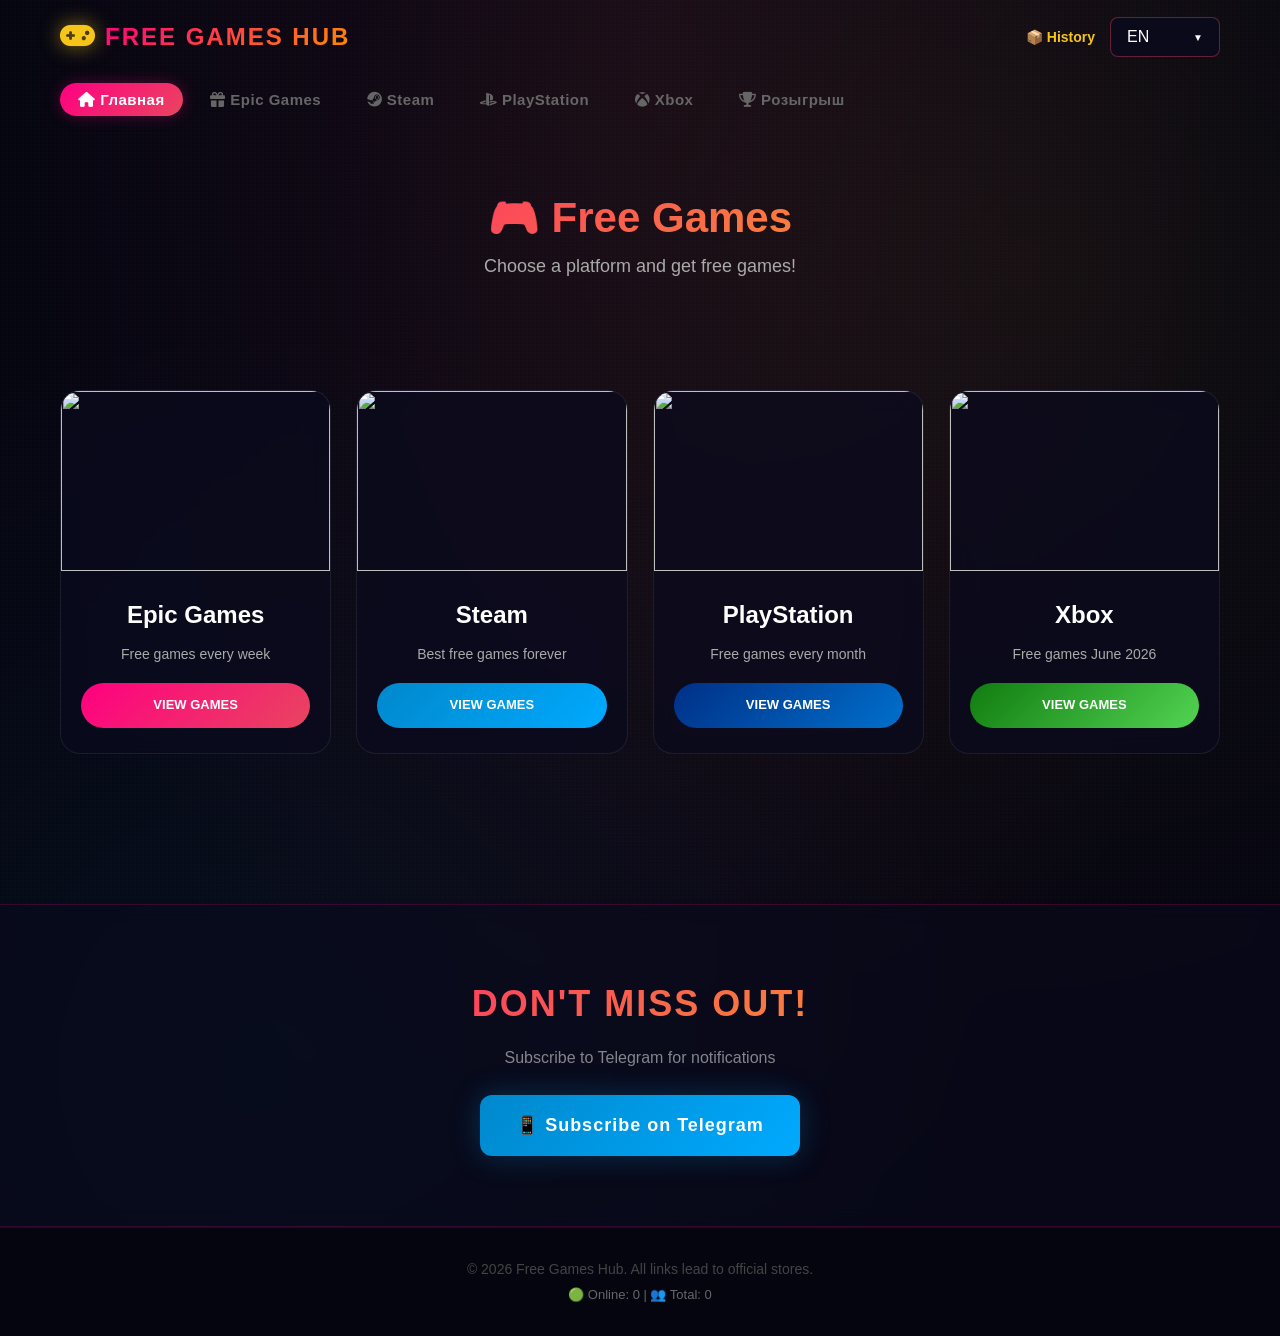
==== index.html @ 8c583717 "Add favicon link to index.html" ====
<!DOCTYPE html>
<html lang="ru">
<head>
    <meta charset="UTF-8">
    <link rel="icon" type="image/svg+xml" href="favicon.svg">
    <meta name="viewport" content="width=device-width, initial-scale=1.0">
    <title>Free Games Hub - Бесплатные игры</title>
    <link rel="stylesheet" href="https://cdnjs.cloudflare.com/ajax/libs/font-awesome/6.5.0/css/all.min.css">
    <link rel="stylesheet" href="style.css?v=55">
    <script src="https://www.gstatic.com/firebasejs/10.7.1/firebase-app-compat.js"></script>
    <script src="https://www.gstatic.com/firebasejs/10.7.1/firebase-firestore-compat.js"></script>
    <style>
        .categories-grid { display: grid; grid-template-columns: repeat(auto-fill, minmax(250px, 1fr)); gap: 25px; padding: 40px 0; }
        .category-card { background: rgba(10, 10, 30, 0.7); border: 1px solid rgba(255, 255, 255, 0.08); border-radius: 20px; overflow: hidden; text-align: center; transition: all 0.4s; backdrop-filter: blur(10px); text-decoration: none; color: white; display: flex; flex-direction: column; }
        .category-card:hover { transform: translateY(-10px); box-shadow: 0 20px 50px rgba(0,0,0,0.5); }
        .category-card img { width: 100%; height: 180px; object-fit: cover; }
        .category-card-inner { padding: 25px 20px; flex: 1; display: flex; flex-direction: column; }
        .category-title { font-size: 24px; font-weight: 900; margin-bottom: 8px; }
        .category-count { color: #aaa; font-size: 14px; margin-bottom: 18px; flex: 1; }
        .category-btn { display: inline-block; padding: 12px 30px; border-radius: 30px; font-weight: 700; text-transform: uppercase; font-size: 13px; margin-top: auto; }
        .btn-epic { background: linear-gradient(135deg, #ff0080, #e94560); color: white; }
        .btn-steam { background: linear-gradient(135deg, #0088cc, #00aaff); color: white; }
        .btn-ps { background: linear-gradient(135deg, #003087, #0070cc); color: white; }
        .btn-xbox { background: linear-gradient(135deg, #107c10, #52d452); color: white; }
        .hero-small { padding: 60px 0 20px; text-align: center; }
        .hero-small h1 { font-size: 42px; background: linear-gradient(135deg, #ff0080, #f5c518); -webkit-background-clip: text; -webkit-text-fill-color: transparent; }
        .hero-small p { color: #aaa; font-size: 18px; }

        .burger-menu { display: none; font-size: 44px; color: white; cursor: pointer; }
        .side-menu { position: fixed; top: 0; left: -280px; width: 280px; height: 100vh; background: rgba(5,5,16,0.98); backdrop-filter: blur(20px); z-index: 1000; padding: 30px 20px; transition: left 0.3s; border-right: 1px solid rgba(233,69,96,0.3); }
        .side-menu.open { left: 0; }
        .side-menu a { display: block; color: white; text-decoration: none; padding: 15px 10px; font-size: 18px; border-bottom: 1px solid rgba(255,255,255,0.1); }
        .side-menu a:hover, .side-menu a.active { color: #ff0080; background: rgba(255,0,128,0.1); }
        .side-menu .close-btn { text-align: right; font-size: 28px; cursor: pointer; color: #aaa; }
        .overlay { position: fixed; top: 0; left: 0; width: 100%; height: 100%; background: rgba(0,0,0,0.6); z-index: 999; display: none; }
        .overlay.show { display: block; }

        @media (max-width: 1024px) {
            .store-nav { display: none; }
            .header-desktop .header-right { display: none !important; }
            .header-desktop { text-align: center; }
            .header-desktop .logo { margin-bottom: 8px; }
            .mobile-row { display: block !important; padding: 0 15px; }
            .mobile-row .burger-menu { display: block !important; }
        }
    </style>
</head>
<body>

    <header>
        <div class="container header-desktop" style="display:flex;align-items:center;justify-content:space-between;">
            <div class="logo">
                <span class="logo-icon"><i class="fas fa-gamepad"></i></span>
                <span class="logo-text">Free <span style="color:#ff0080;">Games</span> Hub</span>
            </div>
            <div class="header-right" style="display:flex;align-items:center;gap:15px;">
                <a href="history.html" style="color:#f5c518;text-decoration:none;font-weight:bold;font-size:14px;" data-key="history-btn">📦 История</a>
                <div class="lang-dropdown">
                    <button class="lang-dropdown-btn" id="langDropdownBtn"><span id="currentLangText">RU</span><span class="arrow">▼</span></button>
                    <div class="lang-dropdown-content" id="langDropdownContent">
                        <a href="#" data-lang="ru" class="lang-option active">🇷🇺 Русский</a>
                        <a href="#" data-lang="es" class="lang-option">🇪🇸 Español</a>
                        <a href="#" data-lang="en" class="lang-option">🇬🇧 English</a>
                    </div>
                </div>
            </div>
        </div>
        <div class="container mobile-row" style="display:none;">
            <div style="display:flex;align-items:center;justify-content:space-between;width:100%;">
                <span class="burger-menu" onclick="openMenu()">☰</span>
                <div style="display:flex;align-items:center;gap:10px;">
                    <a href="history.html" style="color:#f5c518;text-decoration:none;font-weight:bold;font-size:14px;">📦 История</a>
                    <div class="lang-dropdown">
                        <button class="lang-dropdown-btn" id="langDropdownBtnMob"><span id="currentLangTextMob">RU</span><span class="arrow">▼</span></button>
                        <div class="lang-dropdown-content" id="langDropdownContentMob">
                            <a href="#" data-lang="ru" class="lang-option active">🇷🇺 Русский</a>
                            <a href="#" data-lang="es" class="lang-option">🇪🇸 Español</a>
                            <a href="#" data-lang="en" class="lang-option">🇬🇧 English</a>
                        </div>
                    </div>
                </div>
            </div>
        </div>
    </header>

    <nav class="store-nav">
        <div class="container">
            <a href="index.html" class="store-link active"><i class="fas fa-home"></i> Главная</a>
            <a href="epic.html" class="store-link"><i class="fas fa-gift"></i> Epic Games</a>
            <a href="steam.html" class="store-link"><i class="fab fa-steam"></i> Steam</a>
            <a href="ps.html" class="store-link"><i class="fab fa-playstation"></i> PlayStation</a>
            <a href="xbox.html" class="store-link"><i class="fab fa-xbox"></i> Xbox</a>
            <a href="giveaway.html" class="store-link"><i class="fas fa-trophy"></i> Розыгрыш</a>
        </div>
    </nav>

    <section class="hero-small">
        <div class="container">
            <h1 data-key="hero-title"><i class="fas fa-gamepad"></i> Бесплатные игры</h1>
            <p data-key="hero-subtitle">Выбери платформу и забирай игры бесплатно!</p>
        </div>
    </section>

    <section class="games">
        <div class="container">
            <div class="categories-grid">
                <a href="epic.html" class="category-card epic"><img src="https://www.nintenderos.com/wp-content/uploads/2021/02/epic-games-dark-logo.jpg"><div class="category-card-inner"><h2 class="category-title">Epic Games</h2><p class="category-count" data-key="epic-desc">Бесплатные раздачи каждую неделю</p><span class="category-btn btn-epic" data-key="epic-btn">Смотреть игры</span></div></a>
                <a href="steam.html" class="category-card steam"><img src="https://images.hdqwalls.com/download/steam-brand-logo-2560x1440.jpg"><div class="category-card-inner"><h2 class="category-title">Steam</h2><p class="category-count" data-key="steam-desc">Лучшие free-to-play игры<br>&nbsp;</p><span class="category-btn btn-steam" data-key="steam-btn">Смотреть игры</span></div></a>
                <a href="ps.html" class="category-card ps"><img src="https://www.presse-citron.net/app/uploads/2020/05/Section-PlayStation.jpg"><div class="category-card-inner"><h2 class="category-title">PlayStation</h2><p class="category-count" data-key="ps-desc">PS Plus — 3 игры в месяц<br>&nbsp;</p><span class="category-btn btn-ps" data-key="ps-btn">Смотреть игры</span></div></a>
                <a href="xbox.html" class="category-card xbox"><img src="https://logodix.com/logo/20376.jpg"><div class="category-card-inner"><h2 class="category-title">Xbox</h2><p class="category-count" data-key="xbox-desc">Game Pass и Games with Gold<br>&nbsp;</p><span class="category-btn btn-xbox" data-key="xbox-btn">Смотреть игры</span></div></a>
            </div>
        </div>
    </section>

    <section class="subscribe">
        <div class="container">
            <h2 data-key="subscribe-title">Узнай первым!</h2>
            <p data-key="subscribe-text">Подпишись на Telegram и получай уведомления</p>
            <a href="https://t.me/ТВОЙ_КАНАЛ" class="btn-telegram" target="_blank" data-key="telegram-btn">📱 Подписаться на Telegram</a>
        </div>
    </section>

    <footer>
        <div class="container">
            <p>© 2026 Free Games Hub. <span data-key="footer-text">Все ссылки ведут на официальные магазины.</span></p>
            <p style="color:#666;font-size:13px;margin-top:5px;">
    <span data-key="online-text">🟢 Онлайн</span>: <span id="onlineCount">0</span> | 
<span data-key="total-text">👥 Всего</span>: <span id="totalVisitors">0</span>
</p>
        </div>
    </footer>

    <div class="overlay" id="overlay" onclick="closeMenu()"></div>
    <div class="side-menu" id="sideMenu">
        <div class="close-btn" onclick="closeMenu()">✕</div>
        <a href="index.html" class="active"><i class="fas fa-home"></i> Главная</a>
        <a href="epic.html"><i class="fas fa-gift"></i> Epic Games</a>
        <a href="steam.html"><i class="fab fa-steam"></i> Steam</a>
        <a href="ps.html"><i class="fab fa-playstation"></i> PlayStation</a>
        <a href="xbox.html"><i class="fab fa-xbox"></i> Xbox</a>
        <a href="giveaway.html"><i class="fas fa-trophy"></i> Розыгрыш</a>
        <a href="history.html"><i class="fas fa-history"></i> История</a>
    </div>

    <script src="script.js?v=55"></script>
    <script>
        function openMenu() { document.getElementById('sideMenu').classList.add('open'); document.getElementById('overlay').classList.add('show'); }
        function closeMenu() { document.getElementById('sideMenu').classList.remove('open'); document.getElementById('overlay').classList.remove('show'); }

        document.getElementById('langDropdownBtn').onclick = function(e) { e.stopPropagation(); document.getElementById('langDropdownContent').classList.toggle('open'); };
        document.addEventListener('click', function() { document.getElementById('langDropdownContent').classList.remove('open'); });
        document.getElementById('langDropdownBtnMob').onclick = function(e) { e.stopPropagation(); document.getElementById('langDropdownContentMob').classList.toggle('open'); };
        document.addEventListener('click', function() { document.getElementById('langDropdownContentMob').classList.remove('open'); });
        document.querySelectorAll('.lang-option').forEach(function(opt) {
            opt.onclick = function(e) { e.preventDefault(); var l = this.dataset.lang; document.getElementById('currentLangText').textContent = l.toUpperCase(); document.getElementById('currentLangTextMob').textContent = l.toUpperCase(); localStorage.setItem('lang', l); location.reload(); };
        });
        var sl = localStorage.getItem('lang') || 'ru';
        document.getElementById('currentLangText').textContent = sl.toUpperCase();
        document.getElementById('currentLangTextMob').textContent = sl.toUpperCase();
    </script>

    <script>
        var firebaseConfig = {
            apiKey: "AIzaSyD2_Ed9MOMFq-egaSx0xnDjbNmzTAKk3TQ",
            authDomain: "freegameshub-11215.firebaseapp.com",
            projectId: "freegameshub-11215",
            storageBucket: "freegameshub-11215.firebasestorage.app",
            messagingSenderId: "881848736998",
            appId: "1:881848736998:web:a377c4b757e8c026f9af27"
        };
        firebase.initializeApp(firebaseConfig);
        var db = firebase.firestore();
        var sessionId = localStorage.getItem('sessionId') || Date.now().toString();
        localStorage.setItem('sessionId', sessionId);
        var onlineRef = db.collection('online').doc(sessionId);
        onlineRef.set({ timestamp: firebase.firestore.FieldValue.serverTimestamp() });
        window.addEventListener('beforeunload', function() { onlineRef.delete(); });
        setInterval(function() { onlineRef.set({ timestamp: firebase.firestore.FieldValue.serverTimestamp() }); }, 30000);
        setInterval(function() {
            var oneMinuteAgo = new Date(Date.now() - 60000);
            db.collection('online').where('timestamp', '<', oneMinuteAgo).get().then(function(s) { s.forEach(function(d) { d.ref.delete(); }); });
        }, 60000);
        function updateCounters() {
            db.collection('online').get().then(function(s) { document.getElementById('onlineCount').textContent = s.size; });
            db.collection('stats').doc('visitors').get().then(function(d) { document.getElementById('totalVisitors').textContent = d.data().count || 0; });
        }
        var visited = sessionStorage.getItem('visited');
        if (!visited) {
            sessionStorage.setItem('visited', 'true');
            var totalRef = db.collection('stats').doc('visitors');
            db.runTransaction(function(t) { return t.get(totalRef).then(function(d) { var c = (d.data() && d.data().count) || 0; t.set(totalRef, { count: c + 1 }, { merge: true }); return c + 1; }); });
        }
        setInterval(updateCounters, 5000);
        updateCounters();
    </script>
</body>
</html>
---- style.css ----
/* ========== ОСНОВА ========== */
* {
    margin: 0;
    padding: 0;
    box-sizing: border-box;
}

body {
    font-family: 'Segoe UI', 'Rajdhani', Arial, sans-serif;
    background: #050510;
    background-image: 
        radial-gradient(ellipse at 50% 0%, rgba(233, 69, 96, 0.08) 0%, transparent 70%),
        radial-gradient(ellipse at 80% 20%, rgba(245, 197, 24, 0.05) 0%, transparent 50%),
        radial-gradient(ellipse at 20% 80%, rgba(0, 180, 255, 0.05) 0%, transparent 50%);
    color: #ffffff;
    line-height: 1.6;
    min-height: 100vh;
    display: flex;
    flex-direction: column;
}

html {
    scroll-behavior: smooth;
}

.container {
    max-width: 1200px;
    margin: 0 auto;
    padding: 0 20px;
}

body::before {
    content: '';
    position: fixed;
    top: 0;
    left: 0;
    width: 100%;
    height: 100%;
    background-image: 
        repeating-linear-gradient(0deg, transparent, transparent 2px, rgba(255,255,255,0.008) 2px, rgba(255,255,255,0.008) 4px),
        repeating-linear-gradient(90deg, transparent, transparent 2px, rgba(255,255,255,0.008) 2px, rgba(255,255,255,0.008) 4px);
    pointer-events: none;
    z-index: 0;
}

body > * {
    position: relative;
    z-index: 1;
}

footer {
    margin-top: auto;
}

/* ========== ШАПКА ========== */
header {
    background: transparent;
    padding: 15px 0;
    border-bottom: none;
    position: relative;
    z-index: 500;
}

header .container {
    display: flex;
    justify-content: space-between;
    align-items: center;
}

.logo {
    display: flex;
    align-items: center;
    gap: 10px;
}

.logo-icon {
    font-size: 28px;
    color: #f5c518;
    filter: drop-shadow(0 0 10px rgba(245, 197, 24, 0.6));
    animation: glowPulse 2s ease-in-out infinite;
}

.logo-text {
    font-size: 24px;
    font-weight: 900;
    text-transform: uppercase;
    letter-spacing: 2px;
    background: linear-gradient(135deg, #ff0080, #ff8c00, #ffff00);
    background-size: 200% 200%;
    -webkit-background-clip: text;
    -webkit-text-fill-color: transparent;
    animation: gradientShift 3s ease-in-out infinite;
}

@keyframes glowPulse {
    0%, 100% { filter: drop-shadow(0 0 10px rgba(245, 197, 24, 0.6)); }
    50% { filter: drop-shadow(0 0 25px rgba(245, 197, 24, 1)); }
}

@keyframes gradientShift {
    0% { background-position: 0% 50%; }
    50% { background-position: 100% 50%; }
    100% { background-position: 0% 50%; }
}

/* ========== ВЫПАДАЮЩИЙ СПИСОК ЯЗЫКОВ ========== */
.lang-dropdown {
    position: relative;
    display: inline-block;
    z-index: 999;
}

.lang-dropdown-btn {
    background: rgba(10, 10, 30, 0.8);
    color: white;
    border: 1px solid rgba(233, 69, 96, 0.4);
    padding: 10px 16px;
    border-radius: 8px;
    cursor: pointer;
    font-size: 16px;
    display: flex;
    align-items: center;
    gap: 8px;
    min-width: 110px;
    justify-content: center;
    transition: all 0.3s;
    backdrop-filter: blur(10px);
}

.lang-dropdown-btn:hover {
    border-color: #ff0080;
    box-shadow: 0 0 20px rgba(255, 0, 128, 0.3);
}

.lang-dropdown-btn .arrow {
    font-size: 10px;
    margin-left: auto;
    transition: transform 0.3s;
}

.lang-dropdown-content {
    display: none;
    position: absolute;
    top: 100%;
    right: 0;
    margin-top: 5px;
    background: rgba(10, 10, 30, 0.98);
    backdrop-filter: blur(15px);
    border: 1px solid rgba(233, 69, 96, 0.4);
    border-radius: 8px;
    min-width: 160px;
    z-index: 999;
    overflow: hidden;
    box-shadow: 0 10px 40px rgba(0, 0, 0, 0.8), 0 0 20px rgba(233, 69, 96, 0.2);
}

.lang-dropdown-content.open {
    display: block;
}

.lang-option {
    display: block;
    padding: 12px 20px;
    color: #aaa;
    text-decoration: none;
    transition: all 0.2s;
    font-size: 15px;
}

.lang-option:hover {
    background: linear-gradient(90deg, #ff0080, #e94560);
    color: white;
    text-shadow: 0 0 10px rgba(255, 255, 255, 0.5);
}

.lang-option.active {
    background: rgba(233, 69, 96, 0.3);
    color: white;
    border-left: 3px solid #ff0080;
}

/* ========== ГЕРОЙ ========== */
.hero {
    background: transparent;
    padding: 80px 0 60px;
    text-align: center;
    position: relative;
}

.hero::after {
    content: '';
    position: absolute;
    bottom: 0;
    left: 50%;
    transform: translateX(-50%);
    width: 200px;
    height: 1px;
    background: linear-gradient(90deg, transparent, #ff0080, #f5c518, transparent);
}

.hero h1 {
    font-size: 52px;
    font-weight: 900;
    margin-bottom: 15px;
    text-transform: uppercase;
    letter-spacing: 3px;
    background: linear-gradient(135deg, #ff0080, #ff6b00, #f5c518);
    background-size: 300% 300%;
    -webkit-background-clip: text;
    -webkit-text-fill-color: transparent;
    animation: gradientShift 4s ease-in-out infinite;
    filter: drop-shadow(0 0 30px rgba(255, 0, 128, 0.5));
}

.hero p {
    font-size: 20px;
    color: rgba(255, 255, 255, 0.6);
    margin-bottom: 40px;
    letter-spacing: 1px;
}

.hero-stats {
    display: flex;
    justify-content: center;
    gap: 60px;
}

.stat {
    text-align: center;
}

.stat-number {
    display: block;
    font-size: 64px;
    font-weight: 900;
    background: linear-gradient(180deg, #f5c518, #ff8c00);
    -webkit-background-clip: text;
    -webkit-text-fill-color: transparent;
    filter: drop-shadow(0 0 20px rgba(245, 197, 24, 0.6));
    line-height: 1;
}

.stat-label {
    font-size: 14px;
    color: rgba(255, 255, 255, 0.5);
    text-transform: uppercase;
    letter-spacing: 2px;
}

/* ========== ФИЛЬТРЫ ========== */
.filters {
    padding: 20px 0;
    text-align: center;
    background: #050510;
    border-bottom: 1px solid rgba(233, 69, 96, 0.2);
}

.filter-btn {
    background: rgba(10, 10, 30, 0.6);
    color: #aaa;
    border: 1px solid rgba(255, 255, 255, 0.1);
    padding: 12px 24px;
    margin: 0 5px;
    border-radius: 30px;
    cursor: pointer;
    font-size: 14px;
    font-weight: 600;
    letter-spacing: 1px;
    text-transform: uppercase;
    transition: all 0.3s;
    backdrop-filter: blur(5px);
}

.filter-btn.active {
    background: linear-gradient(135deg, #ff0080, #e94560);
    color: white;
    border-color: transparent;
    box-shadow: 0 0 25px rgba(255, 0, 128, 0.4);
}

.filter-btn:hover {
    border-color: #ff0080;
    color: white;
    box-shadow: 0 0 15px rgba(255, 0, 128, 0.2);
}

/* ========== МЕНЮ МАГАЗИНОВ ========== */
.store-nav {
    background: transparent;
    border-bottom: none;
    padding: 12px 0;
    position: relative;
    z-index: 0;
}

.store-link {
    color: #666;
    text-decoration: none;
    font-size: 15px;
    font-weight: 600;
    padding: 8px 18px;
    border-radius: 20px;
    margin-right: 5px;
    transition: all 0.3s;
    letter-spacing: 0.5px;
}

.store-link:hover {
    color: #fff;
    background: rgba(255, 0, 128, 0.15);
}

.store-link.active {
    color: #fff;
    background: linear-gradient(135deg, #ff0080, #e94560);
    box-shadow: 0 0 15px rgba(255, 0, 128, 0.3);
}

/* ========== КАРТОЧКИ ИГР ========== */
.games {
    padding: 50px 0;
}

#gamesContainer {
    display: grid;
    grid-template-columns: repeat(auto-fill, minmax(360px, 1fr));
    gap: 25px;
    transition: opacity 0.15s ease;
}

.game-card {
    background: rgba(10, 10, 30, 0.7);
    border-radius: 16px;
    overflow: hidden;
    border: 1px solid rgba(255, 255, 255, 0.08);
    transition: all 0.4s;
    backdrop-filter: blur(10px);
    position: relative;
    display: flex;
    flex-direction: column;
}

.game-card::before {
    content: '';
    position: absolute;
    top: 0;
    left: 0;
    right: 0;
    height: 2px;
    background: linear-gradient(90deg, transparent, rgba(255, 0, 128, 0.5), transparent);
    opacity: 0;
    transition: opacity 0.3s;
}

.game-card:hover {
    transform: translateY(-8px);
    border-color: rgba(255, 0, 128, 0.3);
    box-shadow: 0 20px 50px rgba(0, 0, 0, 0.5), 0 0 30px rgba(255, 0, 128, 0.15);
}

.game-card:hover::before {
    opacity: 1;
}

.game-card.expiring {
    border: 2px solid rgba(255, 0, 128, 0.6);
    box-shadow: 0 0 25px rgba(255, 0, 128, 0.2);
}

.game-card.new {
    border: 2px solid rgba(245, 197, 24, 0.6);
    box-shadow: 0 0 25px rgba(245, 197, 24, 0.2);
}

.game-card.active-game {
    border: 1px solid rgba(0, 200, 255, 0.3);
}

.game-image {
    width: 100%;
    height: 200px;
    object-fit: cover;
    background: linear-gradient(135deg, #0a0a1e, #1a1a3e);
}

.game-info {
    padding: 25px;
    flex: 1;
    display: flex;
    flex-direction: column;
}

.game-badge {
    display: inline-block;
    padding: 6px 16px;
    border-radius: 20px;
    font-size: 11px;
    font-weight: 700;
    letter-spacing: 1.5px;
    text-transform: uppercase;
    margin-bottom: 12px;
}

.badge-expiring {
    background: linear-gradient(135deg, #ff0080, #e94560);
    color: white;
    box-shadow: 0 0 15px rgba(255, 0, 128, 0.4);
}

.badge-new {
    background: linear-gradient(135deg, #f5c518, #ff8c00);
    color: #050510;
    box-shadow: 0 0 15px rgba(245, 197, 24, 0.4);
}

.badge-active {
    background: linear-gradient(135deg, #00c8ff, #0078ff);
    color: white;
    box-shadow: 0 0 15px rgba(0, 200, 255, 0.3);
}

.game-title {
    font-size: 22px;
    font-weight: 700;
    margin-bottom: 10px;
    line-height: 1.3;
}

.game-price {
    color: #aaa;
    font-size: 14px;
    margin: 12px 0;
}

.game-price .original {
    text-decoration: line-through;
    color: #555;
    font-size: 13px;
}

.game-price .free {
    color: #00ff88;
    font-weight: 700;
    font-size: 20px;
    text-shadow: 0 0 10px rgba(0, 255, 136, 0.4);
}

.game-store {
    color: #666;
    font-size: 11px;
    margin-bottom: 15px;
    text-transform: uppercase;
    letter-spacing: 1px;
}

.game-timer {
    color: #ff0080;
    font-weight: 700;
    margin-bottom: 18px;
    font-size: 15px;
    text-shadow: 0 0 10px rgba(255, 0, 128, 0.3);
}

.btn-get {
    display: block;
    text-align: center;
    background: linear-gradient(135deg, #ff0080, #e94560);
    color: white;
    padding: 14px;
    border-radius: 10px;
    text-decoration: none;
    font-weight: 700;
    font-size: 15px;
    letter-spacing: 1px;
    text-transform: uppercase;
    transition: all 0.3s;
    border: none;
    margin-top: auto;
}

.btn-get:hover {
    background: linear-gradient(135deg, #ff1070, #ff5570);
    box-shadow: 0 0 30px rgba(255, 0, 128, 0.5);
    transform: scale(1.02);
}

/* ========== ПОДПИСКА ========== */
.subscribe {
    background: rgba(10, 10, 30, 0.5);
    backdrop-filter: blur(10px);
    padding: 70px 0;
    text-align: center;
    margin-top: 60px;
    border-top: 1px solid rgba(255, 0, 128, 0.2);
    border-bottom: 1px solid rgba(255, 0, 128, 0.2);
}

.subscribe h2 {
    font-size: 36px;
    font-weight: 900;
    margin-bottom: 12px;
    text-transform: uppercase;
    letter-spacing: 2px;
    background: linear-gradient(135deg, #ff0080, #f5c518);
    -webkit-background-clip: text;
    -webkit-text-fill-color: transparent;
}

.subscribe p {
    color: rgba(255, 255, 255, 0.5);
    margin-bottom: 25px;
    font-size: 16px;
}

.btn-telegram {
    display: inline-block;
    background: linear-gradient(135deg, #0088cc, #00aaff);
    color: white;
    padding: 16px 36px;
    border-radius: 12px;
    text-decoration: none;
    font-size: 18px;
    font-weight: 700;
    letter-spacing: 1px;
    transition: all 0.3s;
    box-shadow: 0 0 30px rgba(0, 136, 204, 0.3);
}

.btn-telegram:hover {
    box-shadow: 0 0 50px rgba(0, 136, 204, 0.6);
    transform: translateY(-3px);
}

/* ========== ПОДВАЛ ========== */
footer {
    background: #050510;
    padding: 30px 0;
    text-align: center;
    color: #444;
    font-size: 14px;
    border-top: 1px solid rgba(255, 255, 255, 0.05);
}

footer a {
    color: #ff0080;
    text-decoration: none;
    transition: color 0.3s;
}

footer a:hover {
    color: #f5c518;
}

/* ========== АДАПТИВНОСТЬ ========== */
@media (max-width: 768px) {
    .hero h1 {
        font-size: 30px;
        letter-spacing: 1px;
    }
    
    .hero p {
        font-size: 16px;
    }
    
    #gamesContainer {
        grid-template-columns: 1fr;
    }
    
    .hero-stats {
        gap: 30px;
    }
    
    .stat-number {
        font-size: 42px;
    }
    
    header .container {
        flex-direction: column;
        gap: 12px;
    }
    
    .logo-text {
        font-size: 18px;
    }
    
    .filter-btn {
        padding: 8px 16px;
        font-size: 12px;
        margin: 3px;
    }
}

/* ========== СКРОЛЛБАР ========== */
::-webkit-scrollbar {
    width: 8px;
}

::-webkit-scrollbar-track {
    background: #050510;
}

::-webkit-scrollbar-thumb {
    background: linear-gradient(180deg, #ff0080, #e94560);
    border-radius: 4px;
}

::-webkit-scrollbar-thumb:hover {
    background: linear-gradient(180deg, #ff1070, #ff5570);
}
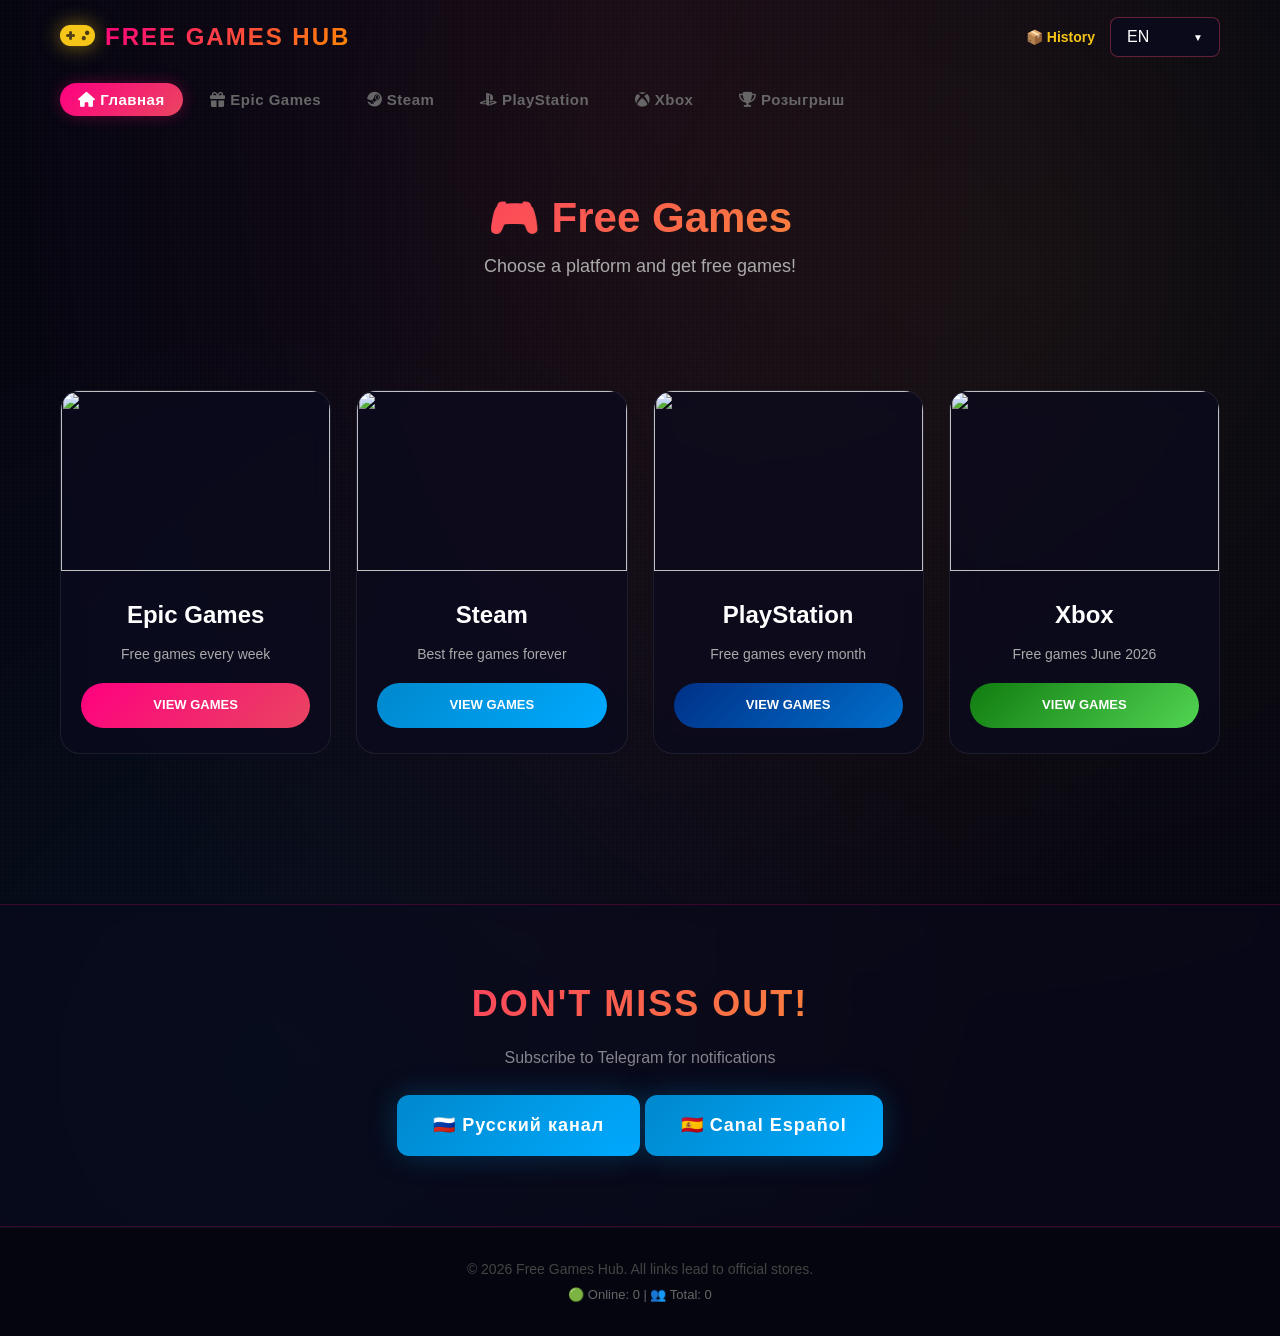
==== commit 6c2d9a1b: "Enhance subscription section with Telegram buttons Added Telegram channel buttons for Russian and Sp" ====
--- a/index.html
+++ b/index.html
@@ -113,12 +113,15 @@
     </section>
 
     <section class="subscribe">
-        <div class="container">
-            <h2 data-key="subscribe-title">Узнай первым!</h2>
-            <p data-key="subscribe-text">Подпишись на Telegram и получай уведомления</p>
-            <a href="https://t.me/ТВОЙ_КАНАЛ" class="btn-telegram" target="_blank" data-key="telegram-btn">📱 Подписаться на Telegram</a>
-        </div>
-    </section>
+    <div class="container">
+        <h2 data-key="subscribe-title">Узнай первым!</h2>
+        <p data-key="subscribe-text">Подпишись на Telegram и получай уведомления</p>
+        <div class="telegram-buttons">
+            <a href="https://t.me/freegameshub_ru" class="btn-telegram" target="_blank">🇷🇺 Русский канал</a>
+            <a href="https://t.me/freegameshub_es" class="btn-telegram" target="_blank">🇪🇸 Canal Español</a>
+        </div>
+    </div>
+</section>
 
     <footer>
         <div class="container">
@@ -143,7 +146,7 @@
     </div>
 
     <script src="script.js?v=55"></script>
-    <script>
+        <script>
         function openMenu() { document.getElementById('sideMenu').classList.add('open'); document.getElementById('overlay').classList.add('show'); }
         function closeMenu() { document.getElementById('sideMenu').classList.remove('open'); document.getElementById('overlay').classList.remove('show'); }
 
@@ -151,12 +154,23 @@
         document.addEventListener('click', function() { document.getElementById('langDropdownContent').classList.remove('open'); });
         document.getElementById('langDropdownBtnMob').onclick = function(e) { e.stopPropagation(); document.getElementById('langDropdownContentMob').classList.toggle('open'); };
         document.addEventListener('click', function() { document.getElementById('langDropdownContentMob').classList.remove('open'); });
+        
         document.querySelectorAll('.lang-option').forEach(function(opt) {
-            opt.onclick = function(e) { e.preventDefault(); var l = this.dataset.lang; document.getElementById('currentLangText').textContent = l.toUpperCase(); document.getElementById('currentLangTextMob').textContent = l.toUpperCase(); localStorage.setItem('lang', l); location.reload(); };
+            opt.onclick = function(e) {
+                e.preventDefault();
+                var l = this.dataset.lang;
+                document.getElementById('currentLangText').textContent = l.toUpperCase();
+                document.getElementById('currentLangTextMob').textContent = l.toUpperCase();
+                if (typeof switchLanguage === 'function') switchLanguage(l);
+                document.getElementById('langDropdownContent').classList.remove('open');
+                document.getElementById('langDropdownContentMob').classList.remove('open');
+            };
         });
+
         var sl = localStorage.getItem('lang') || 'ru';
         document.getElementById('currentLangText').textContent = sl.toUpperCase();
         document.getElementById('currentLangTextMob').textContent = sl.toUpperCase();
+        if (typeof switchLanguage === 'function') switchLanguage(sl);
     </script>
 
     <script>
@@ -193,5 +207,40 @@
         setInterval(updateCounters, 5000);
         updateCounters();
     </script>
+
+    <script>
+        var firebaseConfig = {
+            apiKey: "AIzaSyD2_Ed9MOMFq-egaSx0xnDjbNmzTAKk3TQ",
+            authDomain: "freegameshub-11215.firebaseapp.com",
+            projectId: "freegameshub-11215",
+            storageBucket: "freegameshub-11215.firebasestorage.app",
+            messagingSenderId: "881848736998",
+            appId: "1:881848736998:web:a377c4b757e8c026f9af27"
+        };
+        firebase.initializeApp(firebaseConfig);
+        var db = firebase.firestore();
+        var sessionId = localStorage.getItem('sessionId') || Date.now().toString();
+        localStorage.setItem('sessionId', sessionId);
+        var onlineRef = db.collection('online').doc(sessionId);
+        onlineRef.set({ timestamp: firebase.firestore.FieldValue.serverTimestamp() });
+        window.addEventListener('beforeunload', function() { onlineRef.delete(); });
+        setInterval(function() { onlineRef.set({ timestamp: firebase.firestore.FieldValue.serverTimestamp() }); }, 30000);
+        setInterval(function() {
+            var oneMinuteAgo = new Date(Date.now() - 60000);
+            db.collection('online').where('timestamp', '<', oneMinuteAgo).get().then(function(s) { s.forEach(function(d) { d.ref.delete(); }); });
+        }, 60000);
+        function updateCounters() {
+            db.collection('online').get().then(function(s) { document.getElementById('onlineCount').textContent = s.size; });
+            db.collection('stats').doc('visitors').get().then(function(d) { document.getElementById('totalVisitors').textContent = d.data().count || 0; });
+        }
+        var visited = sessionStorage.getItem('visited');
+        if (!visited) {
+            sessionStorage.setItem('visited', 'true');
+            var totalRef = db.collection('stats').doc('visitors');
+            db.runTransaction(function(t) { return t.get(totalRef).then(function(d) { var c = (d.data() && d.data().count) || 0; t.set(totalRef, { count: c + 1 }, { merge: true }); return c + 1; }); });
+        }
+        setInterval(updateCounters, 5000);
+        updateCounters();
+    </script>
 </body>
 </html>
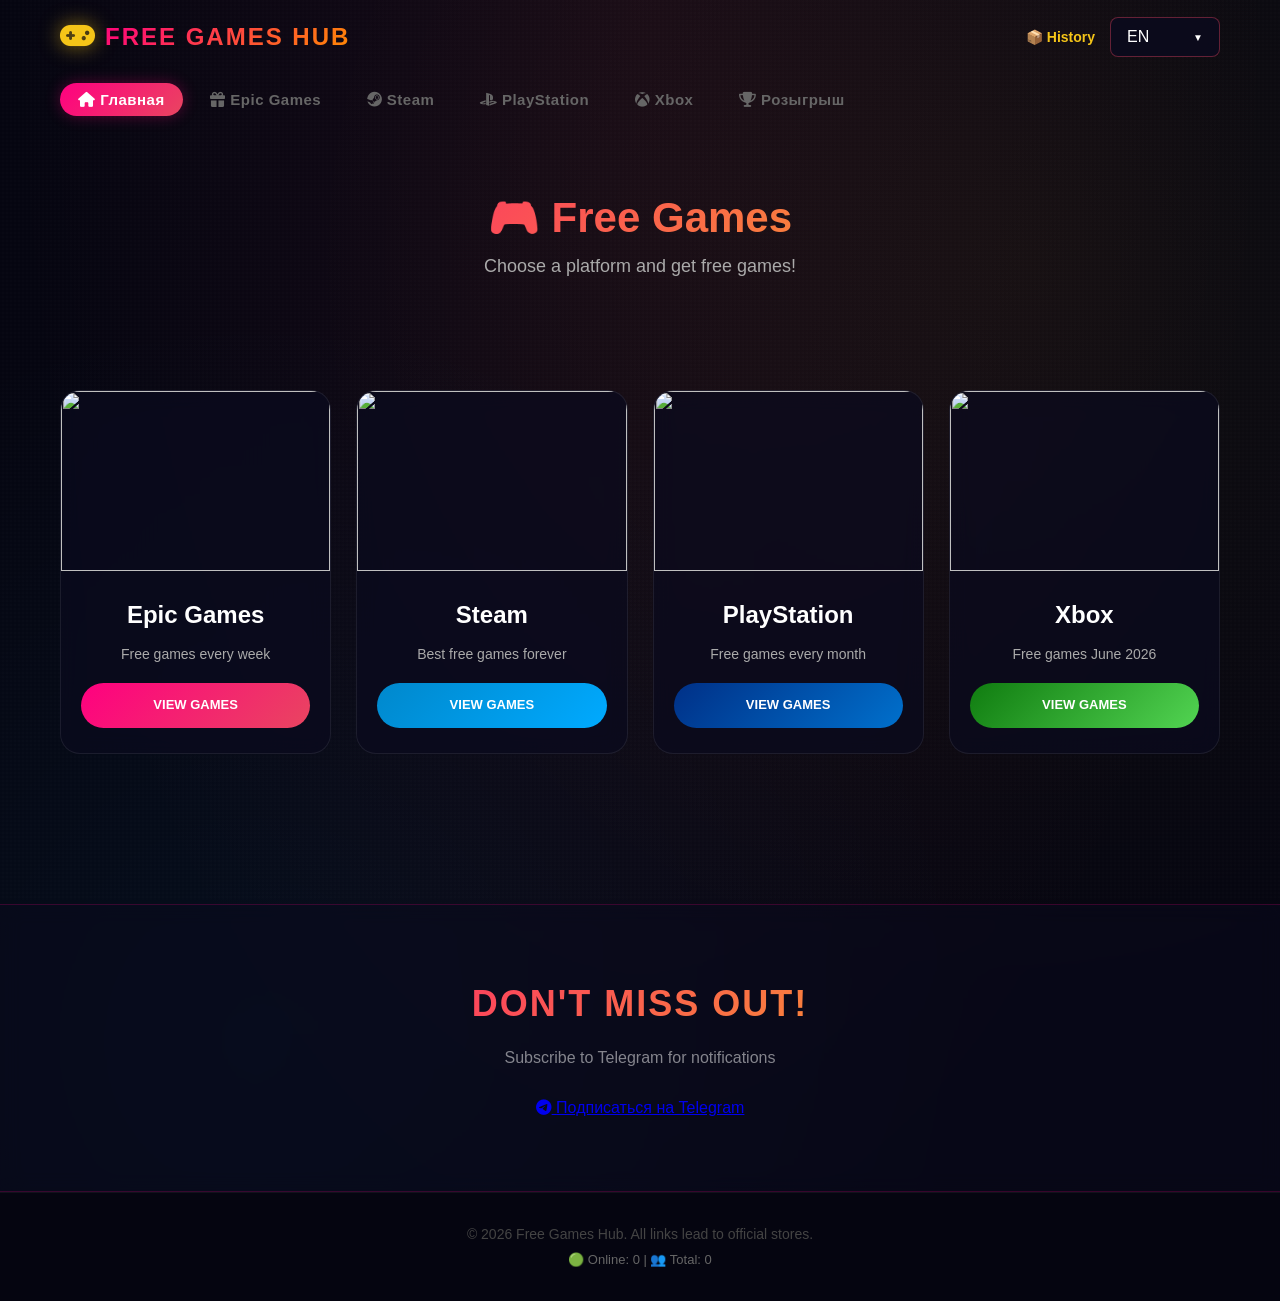
==== commit 62e26530: "Update Telegram subscription button functionality Replaced static Telegram buttons with a dynamic bu" ====
--- a/index.html
+++ b/index.html
@@ -116,12 +116,29 @@
     <div class="container">
         <h2 data-key="subscribe-title">Узнай первым!</h2>
         <p data-key="subscribe-text">Подпишись на Telegram и получай уведомления</p>
-        <div class="telegram-buttons">
-            <a href="https://t.me/freegameshub_ru" class="btn-telegram" target="_blank">🇷🇺 Русский канал</a>
-            <a href="https://t.me/freegameshub_es" class="btn-telegram" target="_blank">🇪🇸 Canal Español</a>
-        </div>
+        <a href="https://t.me/freegameshub_ru" class="btn-telegram-fancy" target="_blank" id="smartTelegramBtn">
+            <i class="fab fa-telegram-plane"></i>
+            <span>Подписаться на Telegram</span>
+        </a>
     </div>
 </section>
+
+<script>
+(function() {
+    var lang = localStorage.getItem('lang') || navigator.language || 'ru';
+    var btn = document.getElementById('smartTelegramBtn');
+    var span = btn.querySelector('span');
+    if (!btn) return;
+    
+    if (lang === 'es' || lang.indexOf('es') === 0) {
+        btn.href = 'https://t.me/freegameshub_es';
+        span.textContent = 'Suscríbete en Telegram';
+    } else {
+        btn.href = 'https://t.me/freegameshub_ru';
+        span.textContent = 'Подписаться на Telegram';
+    }
+})();
+</script>
 
     <footer>
         <div class="container">
--- a/style.css
+++ b/style.css
@@ -607,3 +607,20 @@
 ::-webkit-scrollbar-thumb:hover {
     background: linear-gradient(180deg, #ff1070, #ff5570);
 }
+.telegram-buttons {
+    display: flex;
+    gap: 15px;
+    justify-content: center;
+    flex-wrap: wrap;
+}
+
+.telegram-buttons .btn-telegram {
+    min-width: 200px;
+}
+
+@media (max-width: 600px) {
+    .telegram-buttons {
+        flex-direction: column;
+        align-items: center;
+    }
+}
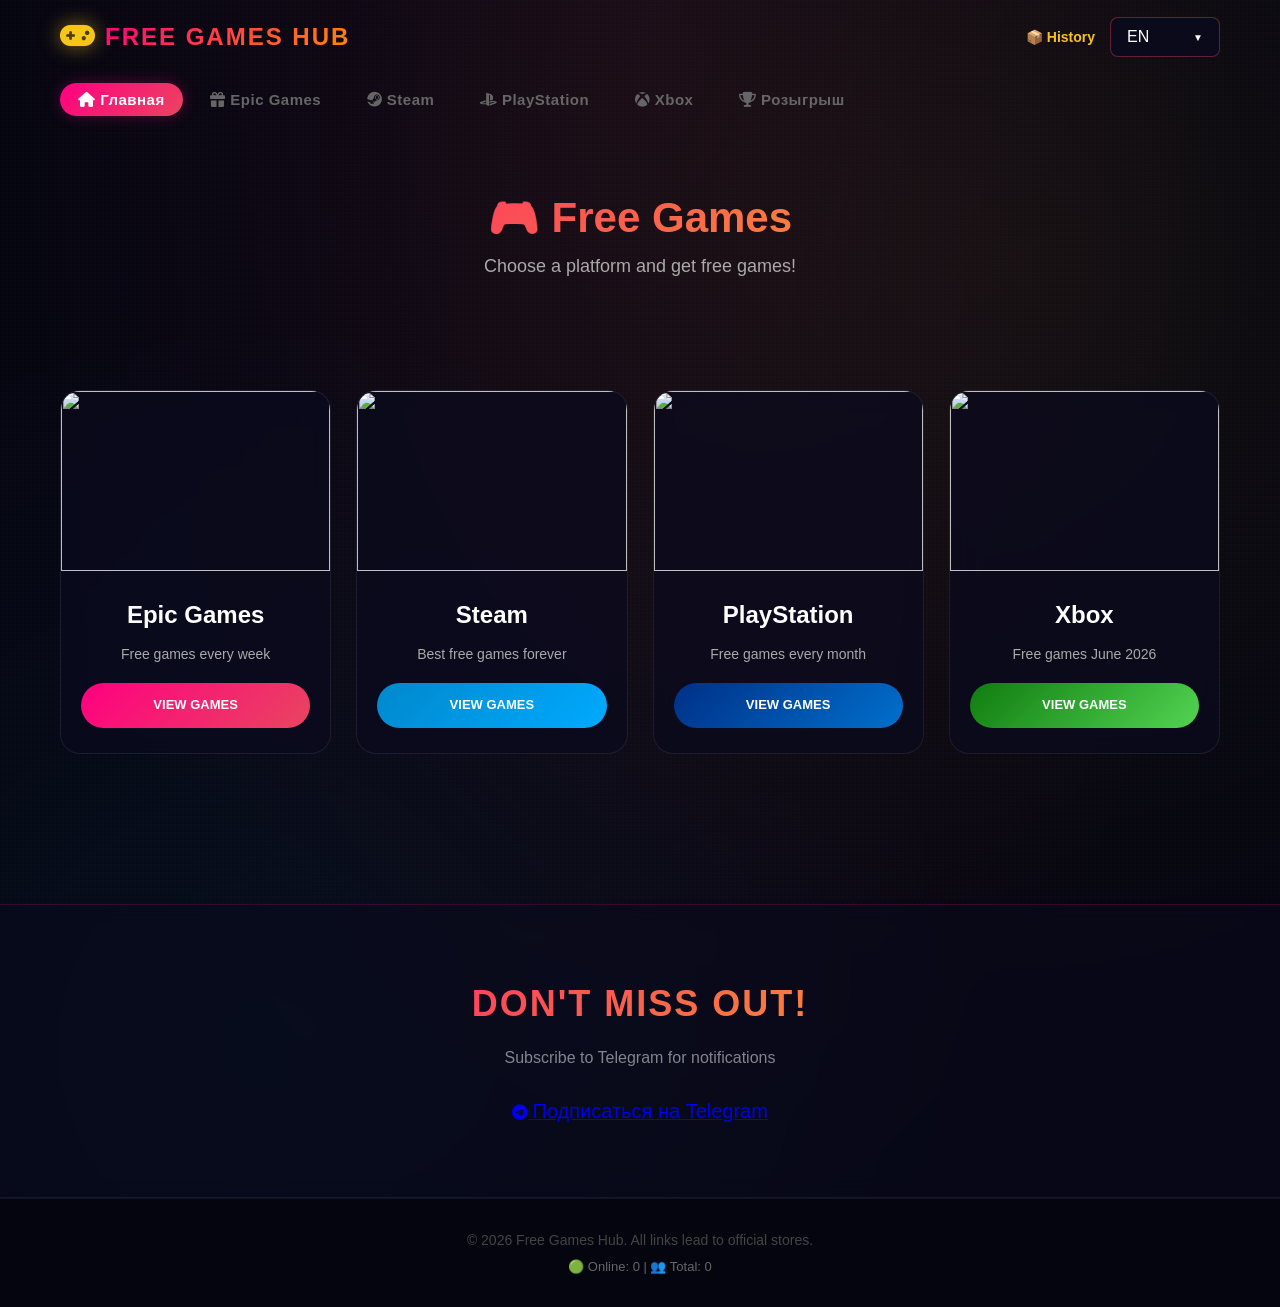
==== commit ca092386: "Update Telegram subscription button styling" ====
--- a/index.html
+++ b/index.html
@@ -117,9 +117,9 @@
         <h2 data-key="subscribe-title">Узнай первым!</h2>
         <p data-key="subscribe-text">Подпишись на Telegram и получай уведомления</p>
         <a href="https://t.me/freegameshub_ru" class="btn-telegram-fancy" target="_blank" id="smartTelegramBtn">
-            <i class="fab fa-telegram-plane"></i>
-            <span>Подписаться на Telegram</span>
-        </a>
+    <i class="fab fa-telegram-plane"></i>
+    <span style="font-size:20px;">Подписаться на Telegram</span>
+</a>
     </div>
 </section>
 
--- a/style.css
+++ b/style.css
@@ -623,4 +623,47 @@
         flex-direction: column;
         align-items: center;
     }
-}
+    /* ========== КНОПКА TELEGRAM ========== */
+.btn-telegram-fancy {
+    display: inline-flex;
+    align-items: center;
+    gap: 12px;
+    background: #0088cc;
+    color: white;
+    padding: 18px 36px;
+    border-radius: 50px;
+    text-decoration: none;
+    font-size: 18px;
+    font-weight: 700;
+    letter-spacing: 0.5px;
+    transition: all 0.3s;
+    box-shadow: 0 0 30px rgba(0, 136, 204, 0.6);
+    position: relative;
+    overflow: hidden;
+    border: 2px solid rgba(255, 255, 255, 0.3);
+}
+
+.btn-telegram-fancy:hover {
+    background: #00aaff;
+    transform: translateY(-3px);
+    box-shadow: 0 0 50px rgba(0, 170, 255, 0.8);
+}
+
+.btn-telegram-fancy i {
+    font-size: 28px;
+    filter: drop-shadow(0 0 5px rgba(255, 255, 255, 0.5));
+}
+
+.telegram-buttons {
+    display: flex;
+    gap: 15px;
+    justify-content: center;
+    flex-wrap: wrap;
+}
+
+@media (max-width: 600px) {
+    .telegram-buttons {
+        flex-direction: column;
+        align-items: center;
+    }
+}
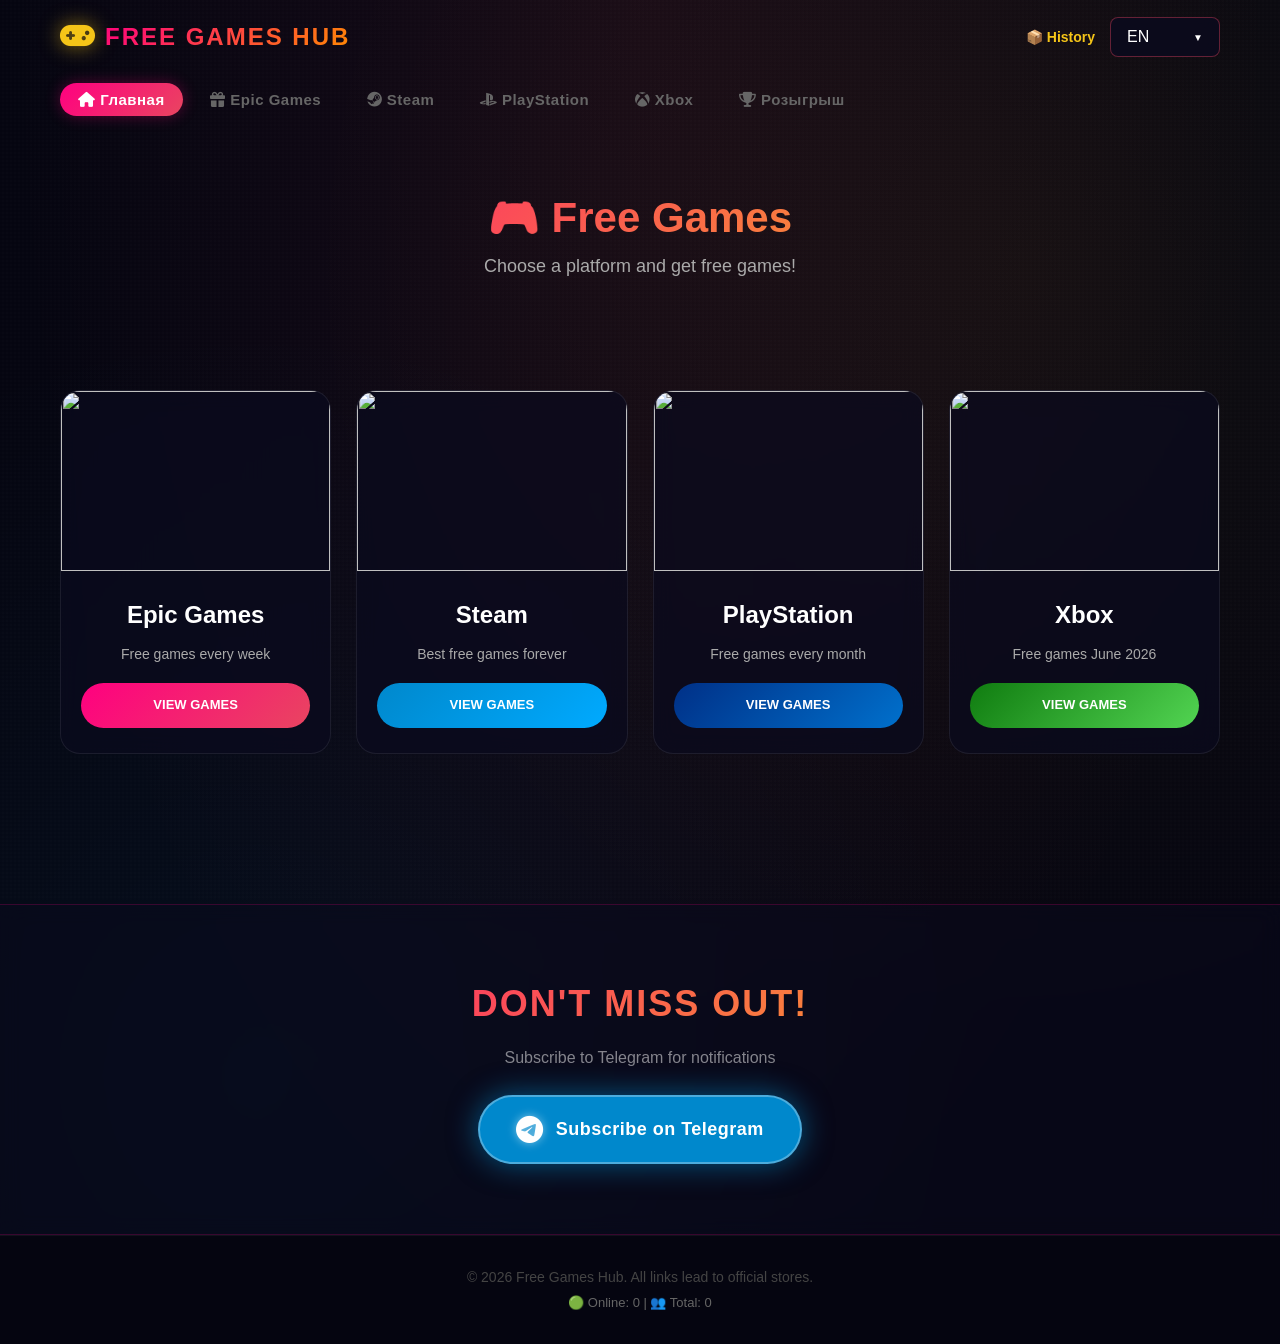
==== commit 212eae75: "Update index.html" ====
--- a/index.html
+++ b/index.html
@@ -25,7 +25,6 @@
         .hero-small { padding: 60px 0 20px; text-align: center; }
         .hero-small h1 { font-size: 42px; background: linear-gradient(135deg, #ff0080, #f5c518); -webkit-background-clip: text; -webkit-text-fill-color: transparent; }
         .hero-small p { color: #aaa; font-size: 18px; }
-
         .burger-menu { display: none; font-size: 44px; color: white; cursor: pointer; }
         .side-menu { position: fixed; top: 0; left: -280px; width: 280px; height: 100vh; background: rgba(5,5,16,0.98); backdrop-filter: blur(20px); z-index: 1000; padding: 30px 20px; transition: left 0.3s; border-right: 1px solid rgba(233,69,96,0.3); }
         .side-menu.open { left: 0; }
@@ -34,7 +33,6 @@
         .side-menu .close-btn { text-align: right; font-size: 28px; cursor: pointer; color: #aaa; }
         .overlay { position: fixed; top: 0; left: 0; width: 100%; height: 100%; background: rgba(0,0,0,0.6); z-index: 999; display: none; }
         .overlay.show { display: block; }
-
         @media (max-width: 1024px) {
             .store-nav { display: none; }
             .header-desktop .header-right { display: none !important; }
@@ -113,40 +111,23 @@
     </section>
 
     <section class="subscribe">
-    <div class="container">
-        <h2 data-key="subscribe-title">Узнай первым!</h2>
-        <p data-key="subscribe-text">Подпишись на Telegram и получай уведомления</p>
-        <a href="https://t.me/freegameshub_ru" class="btn-telegram-fancy" target="_blank" id="smartTelegramBtn">
-    <i class="fab fa-telegram-plane"></i>
-    <span style="font-size:20px;">Подписаться на Telegram</span>
-</a>
-    </div>
-</section>
-
-<script>
-(function() {
-    var lang = localStorage.getItem('lang') || navigator.language || 'ru';
-    var btn = document.getElementById('smartTelegramBtn');
-    var span = btn.querySelector('span');
-    if (!btn) return;
-    
-    if (lang === 'es' || lang.indexOf('es') === 0) {
-        btn.href = 'https://t.me/freegameshub_es';
-        span.textContent = 'Suscríbete en Telegram';
-    } else {
-        btn.href = 'https://t.me/freegameshub_ru';
-        span.textContent = 'Подписаться на Telegram';
-    }
-})();
-</script>
+        <div class="container">
+            <h2 data-key="subscribe-title">Узнай первым!</h2>
+            <p data-key="subscribe-text">Подпишись на Telegram и получай уведомления</p>
+            <a href="https://t.me/freegameshub_ru" class="btn-telegram-fancy" target="_blank" id="smartTelegramBtn">
+                <i class="fab fa-telegram-plane"></i>
+                <span id="telegramBtnText">Подписаться на Telegram</span>
+            </a>
+        </div>
+    </section>
 
     <footer>
         <div class="container">
             <p>© 2026 Free Games Hub. <span data-key="footer-text">Все ссылки ведут на официальные магазины.</span></p>
             <p style="color:#666;font-size:13px;margin-top:5px;">
-    <span data-key="online-text">🟢 Онлайн</span>: <span id="onlineCount">0</span> | 
-<span data-key="total-text">👥 Всего</span>: <span id="totalVisitors">0</span>
-</p>
+                <span data-key="online-text">🟢 Онлайн</span>: <span id="onlineCount">0</span> | 
+                <span data-key="total-text">👥 Всего</span>: <span id="totalVisitors">0</span>
+            </p>
         </div>
     </footer>
 
@@ -163,7 +144,7 @@
     </div>
 
     <script src="script.js?v=55"></script>
-        <script>
+    <script>
         function openMenu() { document.getElementById('sideMenu').classList.add('open'); document.getElementById('overlay').classList.add('show'); }
         function closeMenu() { document.getElementById('sideMenu').classList.remove('open'); document.getElementById('overlay').classList.remove('show'); }
 
@@ -226,38 +207,35 @@
     </script>
 
     <script>
-        var firebaseConfig = {
-            apiKey: "AIzaSyD2_Ed9MOMFq-egaSx0xnDjbNmzTAKk3TQ",
-            authDomain: "freegameshub-11215.firebaseapp.com",
-            projectId: "freegameshub-11215",
-            storageBucket: "freegameshub-11215.firebasestorage.app",
-            messagingSenderId: "881848736998",
-            appId: "1:881848736998:web:a377c4b757e8c026f9af27"
-        };
-        firebase.initializeApp(firebaseConfig);
-        var db = firebase.firestore();
-        var sessionId = localStorage.getItem('sessionId') || Date.now().toString();
-        localStorage.setItem('sessionId', sessionId);
-        var onlineRef = db.collection('online').doc(sessionId);
-        onlineRef.set({ timestamp: firebase.firestore.FieldValue.serverTimestamp() });
-        window.addEventListener('beforeunload', function() { onlineRef.delete(); });
-        setInterval(function() { onlineRef.set({ timestamp: firebase.firestore.FieldValue.serverTimestamp() }); }, 30000);
-        setInterval(function() {
-            var oneMinuteAgo = new Date(Date.now() - 60000);
-            db.collection('online').where('timestamp', '<', oneMinuteAgo).get().then(function(s) { s.forEach(function(d) { d.ref.delete(); }); });
-        }, 60000);
-        function updateCounters() {
-            db.collection('online').get().then(function(s) { document.getElementById('onlineCount').textContent = s.size; });
-            db.collection('stats').doc('visitors').get().then(function(d) { document.getElementById('totalVisitors').textContent = d.data().count || 0; });
-        }
-        var visited = sessionStorage.getItem('visited');
-        if (!visited) {
-            sessionStorage.setItem('visited', 'true');
-            var totalRef = db.collection('stats').doc('visitors');
-            db.runTransaction(function(t) { return t.get(totalRef).then(function(d) { var c = (d.data() && d.data().count) || 0; t.set(totalRef, { count: c + 1 }, { merge: true }); return c + 1; }); });
-        }
-        setInterval(updateCounters, 5000);
-        updateCounters();
+        (function() {
+            function updateTelegramBtn(lang) {
+                var btn = document.getElementById('smartTelegramBtn');
+                var text = document.getElementById('telegramBtnText');
+                if (!btn || !text) return;
+                
+                if (lang === 'es' || lang.indexOf('es') === 0) {
+                    btn.href = 'https://t.me/freegameshub_es';
+                    text.textContent = 'Suscríbete en Telegram';
+                } else if (lang === 'en' || lang.indexOf('en') === 0) {
+                    btn.href = 'https://t.me/freegameshub_es';
+                    text.textContent = 'Subscribe on Telegram';
+                } else {
+                    btn.href = 'https://t.me/freegameshub_ru';
+                    text.textContent = 'Подписаться на Telegram';
+                }
+            }
+            
+            var currentLang = localStorage.getItem('lang') || 'ru';
+            updateTelegramBtn(currentLang);
+            
+            var originalSwitch = switchLanguage;
+            if (typeof switchLanguage === 'function') {
+                switchLanguage = function(l) {
+                    originalSwitch(l);
+                    updateTelegramBtn(l);
+                };
+            }
+        })();
     </script>
 </body>
 </html>
--- a/style.css
+++ b/style.css
@@ -514,7 +514,7 @@
 
 .btn-telegram {
     display: inline-block;
-    background: linear-gradient(135deg, #0088cc, #00aaff);
+    background: #0088cc;
     color: white;
     padding: 16px 36px;
     border-radius: 12px;
@@ -523,10 +523,11 @@
     font-weight: 700;
     letter-spacing: 1px;
     transition: all 0.3s;
-    box-shadow: 0 0 30px rgba(0, 136, 204, 0.3);
+    box-shadow: 0 0 30px rgba(0, 136, 204, 0.4);
 }
 
 .btn-telegram:hover {
+    background: #00aaff;
     box-shadow: 0 0 50px rgba(0, 136, 204, 0.6);
     transform: translateY(-3px);
 }
@@ -607,6 +608,7 @@
 ::-webkit-scrollbar-thumb:hover {
     background: linear-gradient(180deg, #ff1070, #ff5570);
 }
+/* ========== КНОПКИ TELEGRAM ========== */
 .telegram-buttons {
     display: flex;
     gap: 15px;
@@ -618,12 +620,6 @@
     min-width: 200px;
 }
 
-@media (max-width: 600px) {
-    .telegram-buttons {
-        flex-direction: column;
-        align-items: center;
-    }
-    /* ========== КНОПКА TELEGRAM ========== */
 .btn-telegram-fancy {
     display: inline-flex;
     align-items: center;
@@ -654,13 +650,6 @@
     filter: drop-shadow(0 0 5px rgba(255, 255, 255, 0.5));
 }
 
-.telegram-buttons {
-    display: flex;
-    gap: 15px;
-    justify-content: center;
-    flex-wrap: wrap;
-}
-
 @media (max-width: 600px) {
     .telegram-buttons {
         flex-direction: column;
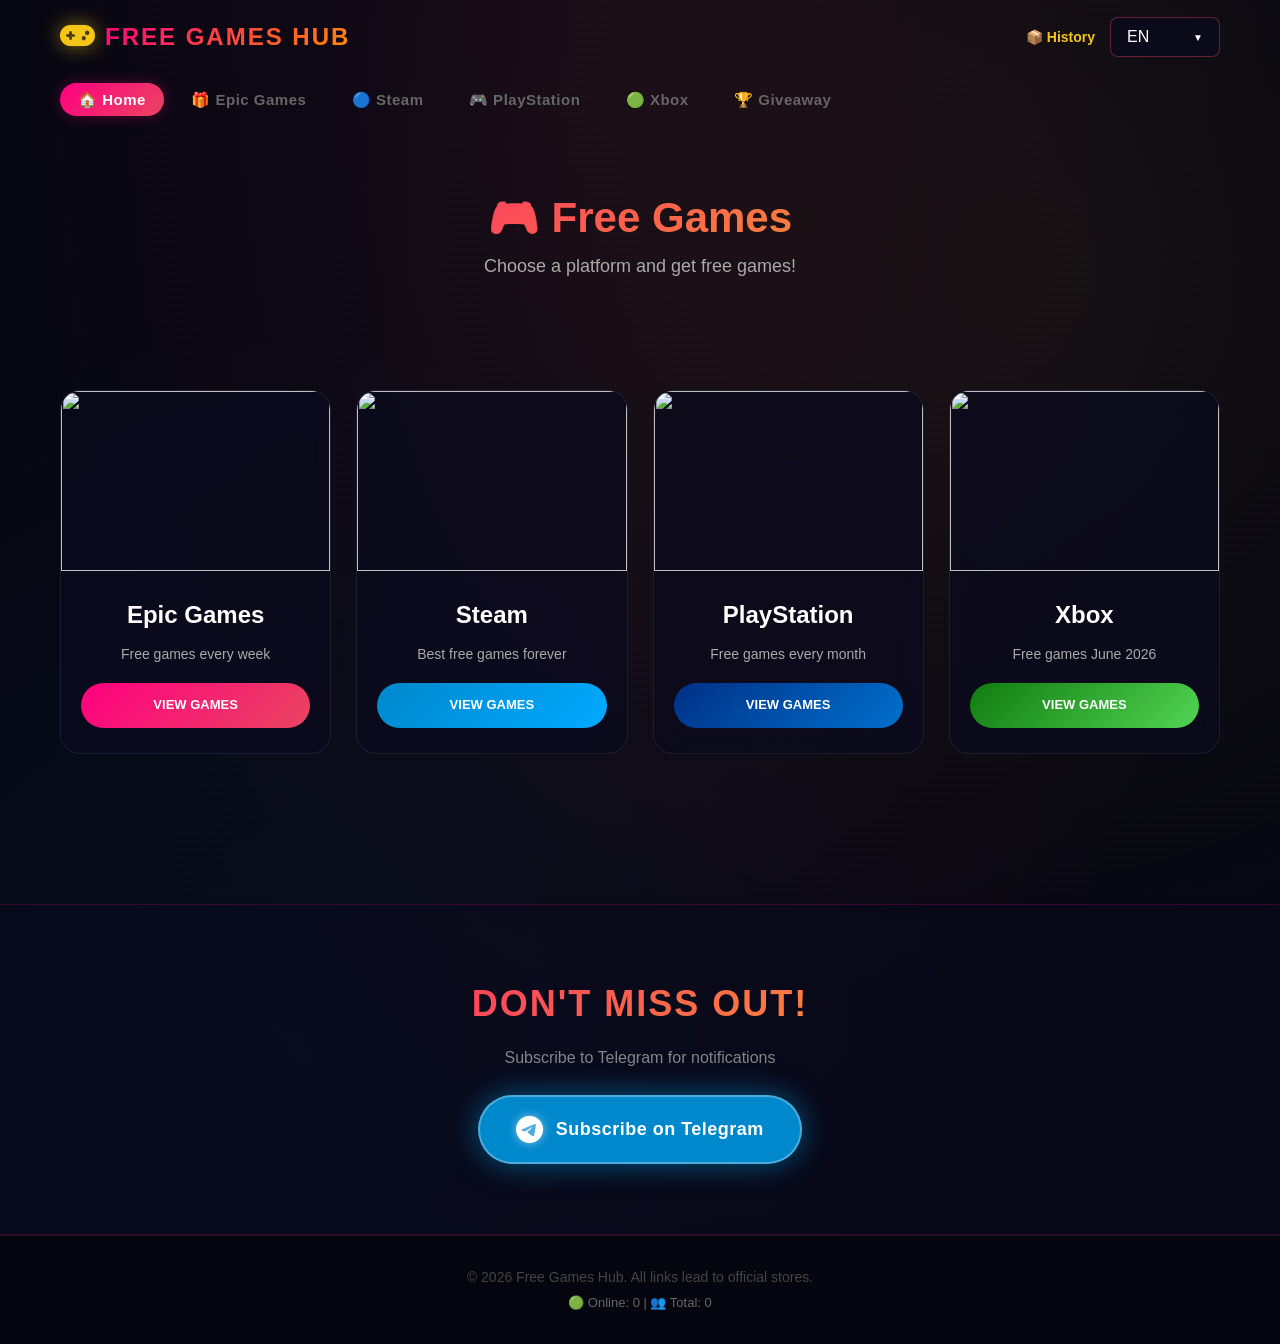
==== commit 4014c04c: "Update Epic Games logo in index.html" ====
--- a/index.html
+++ b/index.html
@@ -82,15 +82,15 @@
     </header>
 
     <nav class="store-nav">
-        <div class="container">
-            <a href="index.html" class="store-link active"><i class="fas fa-home"></i> Главная</a>
-            <a href="epic.html" class="store-link"><i class="fas fa-gift"></i> Epic Games</a>
-            <a href="steam.html" class="store-link"><i class="fab fa-steam"></i> Steam</a>
-            <a href="ps.html" class="store-link"><i class="fab fa-playstation"></i> PlayStation</a>
-            <a href="xbox.html" class="store-link"><i class="fab fa-xbox"></i> Xbox</a>
-            <a href="giveaway.html" class="store-link"><i class="fas fa-trophy"></i> Розыгрыш</a>
-        </div>
-    </nav>
+    <div class="container">
+        <a href="index.html" class="store-link active" data-key="nav-home"><i class="fas fa-home"></i> Главная</a>
+        <a href="epic.html" class="store-link" data-key="nav-epic"><i class="fas fa-gift"></i> Epic Games</a>
+        <a href="steam.html" class="store-link" data-key="nav-steam"><i class="fab fa-steam"></i> Steam</a>
+        <a href="ps.html" class="store-link" data-key="nav-ps"><i class="fab fa-playstation"></i> PlayStation</a>
+        <a href="xbox.html" class="store-link" data-key="nav-xbox"><i class="fab fa-xbox"></i> Xbox</a>
+        <a href="giveaway.html" class="store-link" data-key="nav-giveaway"><i class="fas fa-trophy"></i> Розыгрыш</a>
+    </div>
+</nav>
 
     <section class="hero-small">
         <div class="container">
@@ -102,7 +102,7 @@
     <section class="games">
         <div class="container">
             <div class="categories-grid">
-                <a href="epic.html" class="category-card epic"><img src="https://www.nintenderos.com/wp-content/uploads/2021/02/epic-games-dark-logo.jpg"><div class="category-card-inner"><h2 class="category-title">Epic Games</h2><p class="category-count" data-key="epic-desc">Бесплатные раздачи каждую неделю</p><span class="category-btn btn-epic" data-key="epic-btn">Смотреть игры</span></div></a>
+                <a href="epic.html" class="category-card epic"><img src="https://fnjpnews.com/wp-content/uploads/2021/08/epicgames-logo.png"><div class="category-card-inner"><h2 class="category-title">Epic Games</h2><p class="category-count" data-key="epic-desc">Бесплатные раздачи каждую неделю</p><span class="category-btn btn-epic" data-key="epic-btn">Смотреть игры</span></div></a>
                 <a href="steam.html" class="category-card steam"><img src="https://images.hdqwalls.com/download/steam-brand-logo-2560x1440.jpg"><div class="category-card-inner"><h2 class="category-title">Steam</h2><p class="category-count" data-key="steam-desc">Лучшие free-to-play игры<br>&nbsp;</p><span class="category-btn btn-steam" data-key="steam-btn">Смотреть игры</span></div></a>
                 <a href="ps.html" class="category-card ps"><img src="https://www.presse-citron.net/app/uploads/2020/05/Section-PlayStation.jpg"><div class="category-card-inner"><h2 class="category-title">PlayStation</h2><p class="category-count" data-key="ps-desc">PS Plus — 3 игры в месяц<br>&nbsp;</p><span class="category-btn btn-ps" data-key="ps-btn">Смотреть игры</span></div></a>
                 <a href="xbox.html" class="category-card xbox"><img src="https://logodix.com/logo/20376.jpg"><div class="category-card-inner"><h2 class="category-title">Xbox</h2><p class="category-count" data-key="xbox-desc">Game Pass и Games with Gold<br>&nbsp;</p><span class="category-btn btn-xbox" data-key="xbox-btn">Смотреть игры</span></div></a>
